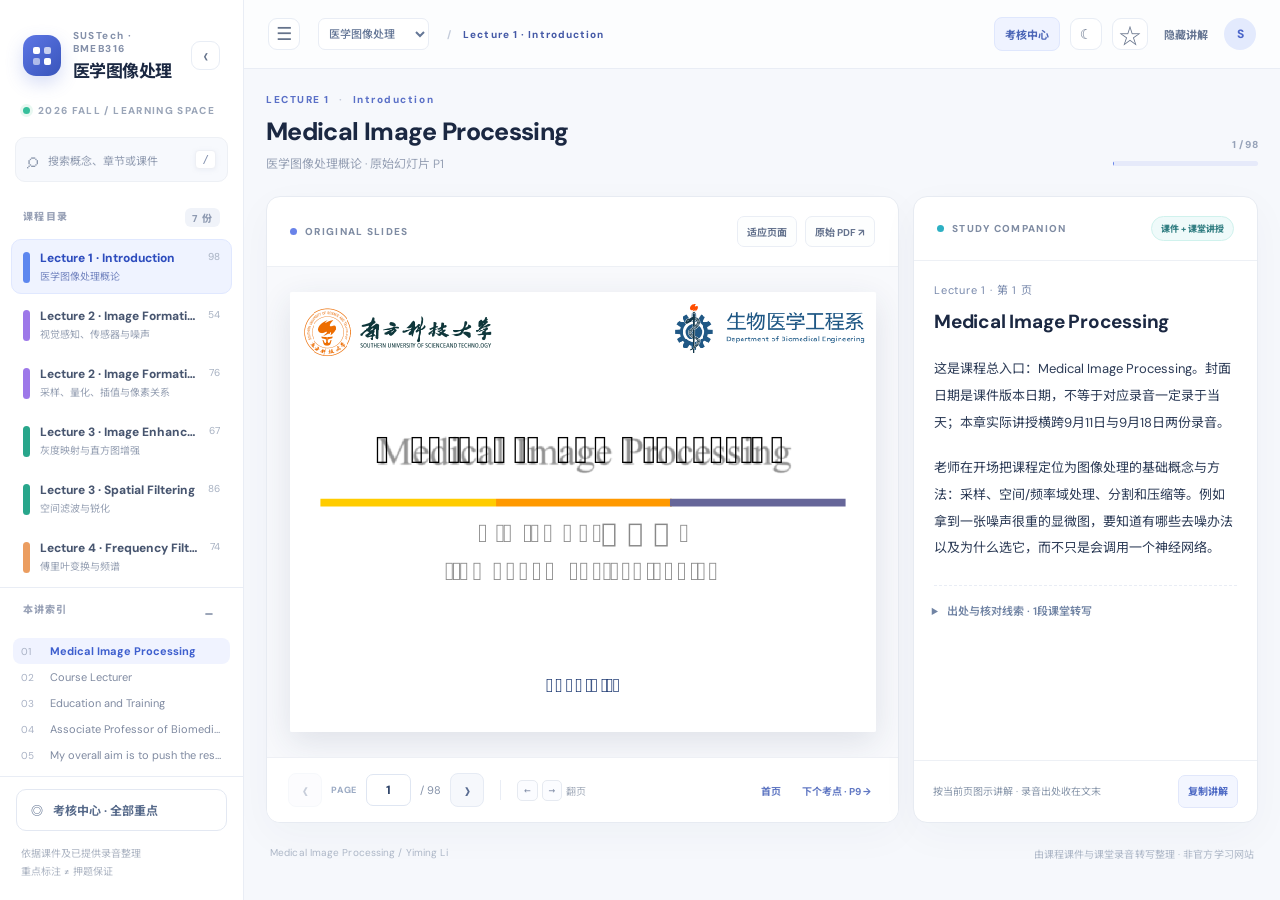
==== index.html @ a9315608 "Add AI301 course with 232 reviewed slides and 135 sourced notes" ====
<!DOCTYPE html>
<html lang="zh-CN">
<head>
  <meta charset="UTF-8">
  <meta name="viewport" content="width=device-width, initial-scale=1.0">
  <meta name="color-scheme" content="light dark">
  <meta name="theme-color" content="#f7f8fc">
  <meta name="description" content="BMEB316 医学图像处理：原始课件与课堂讲解逐页对照，考核重点有录音来源。">
  <title>BMEB316 · 逐页伴读</title>
  <link rel="icon" href="data:image/svg+xml,%3Csvg xmlns='http://www.w3.org/2000/svg' viewBox='0 0 64 64'%3E%3Crect width='64' height='64' rx='18' fill='%234b64d8'/%3E%3Cpath d='M18 20h29v6H18zm0 12h29v6H18zm0 12h19v6H18z' fill='white'/%3E%3C/svg%3E">
  <script>
    // Apply a saved dark theme before the stylesheet paints.
    try {
      const stateKey = new URLSearchParams(location.search).get("course") === "ai301" ? "ai301-state" : "bmeb316-state";
      if (JSON.parse(localStorage.getItem(stateKey) || "{}").theme === "dark") {
        document.documentElement.setAttribute("data-theme", "dark");
      }
    } catch (_) {}
  </script>
  <link rel="stylesheet" href="styles.css?v=courses-v1">
  <script defer src="assets/vendor/pdf.min.js"></script>
  <script defer src="focus-navigation.js?v=visual-v2"></script>
  <script defer src="app.js?v=courses-v1"></script>
</head>
<body>
  <div id="app">
    <aside id="library" class="library" aria-label="课程目录">
      <div class="library-head">
        <div class="brand-icon"><span class="brand-grid"><i></i><i></i><i></i><i></i></span></div>
        <div class="brand-text"><span id="brand-code" class="eyebrow">SUSTech · BMEB316</span><strong id="brand-name">医学图像处理</strong></div>
        <button id="library-collapse" class="icon-btn desktop-only" aria-label="收起左侧目录" title="收起目录（]）">‹</button>
        <button id="library-close" class="icon-btn mobile-only" aria-label="收起目录">✕</button>
      </div>
      <div class="library-meta"><span class="live-dot"></span> 2026 FALL / LEARNING SPACE</div>
      <button class="quick-search" id="search-trigger"><span class="search-icon">⌕</span><span>搜索概念、章节或课件</span><kbd>/</kbd></button>
      <div class="nav-header"><span>课程目录</span><span id="deck-counter" class="nav-count">—</span></div>
      <nav id="deck-list" class="deck-list"></nav>
      <div class="page-index-wrap">
        <div class="page-index-heading"><span>本讲索引</span><button id="index-collapse" aria-label="折叠本讲索引" class="subtle-btn">−</button></div>
        <div id="page-index" class="page-index"></div>
      </div>
      <div class="library-bottom">
        <button id="exam-guide" class="outline-action">◎ <span>考核中心 · 全部重点</span></button>
        <div class="bottom-foot">依据课件及已提供录音整理<br>重点标注 ≠ 押题保证</div>
      </div>
    </aside>

    <div class="main-shell">
      <header class="topbar">
        <div class="top-left">
          <button id="menu-trigger" class="icon-btn library-trigger" aria-label="收起左侧目录" aria-expanded="true" title="收起/展开左侧目录（]）">☰</button>
          <select id="course-select" class="course-select" aria-label="切换课程" title="切换课程，保留各课程的阅读进度与收藏"><option value="bmeb316">医学图像处理</option><option value="ai301">计算机体系结构</option></select>
          <div class="breadcrumbs"><span class="crumb-sep">/</span><span id="crumb-lecture" class="crumb-current">Lecture 1</span></div>
        </div>
        <div class="top-right">
          <span id="note-status" class="status-info">—</span>
          <button id="exam-top-trigger" class="text-action exam-top-trigger" title="查看全部考核口径、Quiz复盘和课堂重点">考核中心</button>
          <button id="theme-toggle" class="icon-btn theme-switch" aria-label="切换暗色模式" aria-pressed="false" title="切换暗色模式">☾</button>
          <button id="star-btn" class="icon-btn star-btn" aria-label="收藏当前页" title="收藏当前页">☆</button>
          <button id="toggle-panel" class="text-action" title="切换侧栏快捷键 [">隐藏讲解</button>
          <div class="avatar" aria-label="Study Mode">S</div>
        </div>
      </header>

      <main class="workspace">
        <div class="lecture-heading">
          <div class="heading-main">
            <div class="heading-small"><span id="slide-section">LECTURE 1</span><span class="tiny-sep">·</span><span id="lecture-subname">Introduction</span></div>
            <h1 id="slide-title">正在读取课件…</h1>
            <p id="slide-summary" class="slide-summary">原始幻灯片与讲授线索同步呈现。</p>
          </div>
          <div class="heading-tools"><span id="lecture-progress-label" class="progress-label">— / —</span><div class="progress-track"><div id="lecture-progress-bar" class="progress-fill"></div></div></div>
        </div>
        <div id="study-grid" class="study-grid">
          <section id="slides-panel" class="slides-panel" aria-label="原始课件">
            <div class="slides-topline">
              <span class="section-cap"><span class="cap-indicator"></span> ORIGINAL SLIDES</span>
              <div class="viewer-actions">
                <button id="fit-mode" class="mini-btn" title="自适应屏幕或宽度">适应页面</button>
                <a id="pdf-link" href="#" target="_blank" rel="noopener" class="mini-btn" title="下载原版 PDF">原始 PDF ↗</a>
              </div>
            </div>
            <div id="slide-stage" class="slide-stage" tabindex="0">
              <div id="pdf-loading" class="pdf-loading"><div class="spinner"></div><span>正在渲染课件…</span></div>
              <canvas id="pdf-canvas" role="img" aria-label="原始 PDF 幻灯片"></canvas>
              <div id="pdf-error" class="pdf-error hidden">课件无法载入。请确认网络及 PDF 文件路径。</div>
            </div>
            <div class="slide-controls">
              <button id="prev-slide" class="nav-arrow" aria-label="上一页">‹</button>
              <div class="page-control"><span class="page-label">PAGE</span><input id="page-input" type="number" min="1" value="1" aria-label="跳转到第几页"><span id="page-total" class="total-pages">/ —</span></div>
              <button id="next-slide" class="nav-arrow" aria-label="下一页">›</button>
              <div class="control-split"></div>
              <span class="shortcut-hint"><kbd>←</kbd><kbd>→</kbd> 翻页</span>
              <span class="spacer"></span>
              <button id="first-slide" class="secondary-link" title="回到本讲首页">首页</button>
              <button id="next-focus" class="secondary-link" title="从当前页向后查找考核/课堂重点，不回绕">下个考点 ↗</button>
            </div>
          </section>

          <aside id="companion-panel" class="companion-panel" aria-label="逐页讲解侧栏">
            <div class="companion-top"><span class="section-cap"><span class="cap-indicator cyan"></span> STUDY COMPANION</span><span id="source-badge" class="source-badge">课件解读</span></div>
            <div class="companion-scroll">
              <div id="guide-container" class="guide-container"></div>
            </div>
            <div class="companion-footer"><span>按当前页图示讲解 · 录音出处收在文末</span><button id="copy-note" class="small-copy">复制讲解</button></div>
          </aside>
        </div>
        <footer class="app-footer"><span id="course-footer">Medical Image Processing / Yiming Li</span><span>由课程课件与课堂录音转写整理 · 非官方学习网站</span></footer>
      </main>
    </div>

    <div id="scrim" class="scrim hidden"></div>
    <div id="search-modal" class="modal-overlay hidden" role="dialog" aria-modal="true" aria-label="全课程搜索">
      <div class="search-modal"><div class="modal-head"><span>⌕</span><input id="search-box" type="search" autocomplete="off" spellcheck="false" placeholder="搜索 Nyquist、卷积、位深、相位…"><button id="search-close" class="icon-btn" aria-label="关闭搜索">ESC</button></div><div id="search-results" class="search-results"></div><div id="search-footer" class="modal-footer">可搜索课件原文及伴读笔记 · Enter 跳转 · Esc 关闭</div></div>
    </div>
    <div id="exam-modal" class="modal-overlay hidden" role="dialog" aria-modal="true" aria-labelledby="exam-title">
      <div class="exam-modal exam-hub">
        <div class="exam-top"><div><span class="eyebrow blue">COURSE ASSESSMENT &amp; REVIEW</span><h2 id="exam-title">考核中心</h2><p id="exam-subtitle" class="exam-subtitle"></p></div><button id="exam-close" class="icon-btn" aria-label="关闭考核中心">✕</button></div>
        <div id="assessment-grid" class="assessment-grid hidden"></div>
        <div class="exam-search"><label for="exam-query">搜索全部考核信息</label><input id="exam-query" type="search" placeholder="零频、补零、不考、Quiz、展示时间…" autocomplete="off"></div>
        <div id="exam-filters" class="exam-filters" aria-label="考核信息分类"></div>
        <label class="focus-scope"><input id="focus-include-class" type="checkbox" checked>“下个考点”也包含课堂重点（不等于必考）</label>
        <p id="focus-position" class="focus-position"></p>
        <div id="exam-list" class="exam-list" aria-live="polite"></div>
        <div class="exam-hub-footer"><span id="exam-source-policy"></span><button id="exam-dismiss" class="outline-action">返回课件</button></div>
      </div>
    </div>
  </div>
</body>
</html>
---- styles.css ----
@import url('https://fonts.googleapis.com/css2?family=DM+Sans:wght@400;500;600;700;800&family=Noto+Sans+SC:wght@400;500;600;700;800&display=swap');
:root{--bg:#f6f8fc;--paper:#fff;--ink:#1b2842;--muted:#8a97ae;--line:#e9edf5;--accent:#506be0;--accent-bg:#eff3ff;--cyan:#26a6b1;--peach:#f5a273;--shadow:0 12px 40px rgba(32,50,91,.035)}
*{box-sizing:border-box}
html,body{margin:0;min-height:100%;background:var(--bg);color:var(--ink);font-family:"DM Sans","Noto Sans SC",system-ui,-apple-system,sans-serif;font-size:14px}
button,input{font:inherit}button{cursor:pointer}button:disabled{opacity:.33;cursor:not-allowed}a{color:inherit;text-decoration:none}
.hidden{display:none!important}.mobile-only{display:none}.spacer{flex:1}
#app{min-height:100vh;display:flex}
.library{width:270px;min-width:270px;height:100vh;background:#fff;border-right:1px solid var(--line);display:flex;flex-direction:column;position:sticky;top:0;z-index:25}
.library-head{display:flex;align-items:center;gap:12px;padding:29px 23px 0}
.brand-icon{width:41px;height:41px;background:linear-gradient(135deg,#5d76e5,#3955bb);border-radius:13px;display:flex;align-items:center;justify-content:center;box-shadow:0 7px 18px #536ed93b}
.brand-grid{display:grid;grid-template-columns:repeat(2,7px);grid-template-rows:repeat(2,7px);gap:4px}.brand-grid i{display:block;width:7px;height:7px;border-radius:2px;background:#fff}.brand-grid i:nth-child(2){opacity:.7}.brand-grid i:nth-child(3){opacity:.56}
.brand-text{display:flex;flex-direction:column;gap:2px}.eyebrow{font-size:10px;font-weight:800;letter-spacing:1.4px;color:#8490a9}.brand-text strong{font-size:17px;letter-spacing:-.5px}
.library-meta{margin:22px 23px 20px;color:#9aa5b8;font-size:10px;font-weight:800;letter-spacing:1.35px;display:flex;align-items:center;gap:8px}.live-dot{width:7px;height:7px;border-radius:50%;background:#36bf9b;box-shadow:0 0 0 3px #e8f8f1}
.quick-search{background:#f7f9fd;margin:0 15px;border:1px solid #edf0f5;border-radius:10px;padding:12px 11px;display:flex;align-items:center;gap:10px;text-align:left;color:#909bb0;white-space:nowrap;font-size:11px}.quick-search:hover{border-color:#bfc8eb}.quick-search kbd{margin-left:auto;color:#8290ae;background:white;box-shadow:0 1px 4px #c8d0df40;border:1px solid #eef0f5;padding:2px 6px;border-radius:4px}.search-icon{font-size:22px;line-height:13px;color:#8d99ae}
.nav-header{padding:26px 23px 12px;display:flex;justify-content:space-between;font-size:10px;color:#99a2b7;letter-spacing:1.3px;font-weight:800}.nav-count{background:#f0f3f9;border-radius:6px;padding:2px 7px;color:#8e9ab1}
.deck-list{padding:0 11px;overflow-y:auto;flex:0 1 auto;max-height:335px}.deck-button{width:100%;padding:10px 11px;border:1px solid transparent;background:transparent;border-radius:10px;display:flex;gap:10px;align-items:flex-start;text-align:left;margin-bottom:3px;color:#47556f}.deck-button:hover{background:#f7f9fd}.deck-button.active{background:#eff3ff;color:#2e4dbe;border-color:#e0e8ff}.deck-color{border-radius:5px;flex:0 0 7px;height:31px;margin-top:2px}.deck-lines{display:flex;flex-direction:column;gap:2px;min-width:0}.deck-name{font-size:12px;font-weight:800;white-space:nowrap;overflow:hidden;text-overflow:ellipsis}.deck-desc{font-size:10px;color:#96a0b3;white-space:nowrap;overflow:hidden;text-overflow:ellipsis}.deck-button.active .deck-desc{color:#7788c1}.deck-number{font-size:10px;color:#a6b0c1;margin-left:auto;flex:none}
.page-index-wrap{min-height:0;border-top:1px solid var(--line);margin-top:13px;display:flex;flex-direction:column;flex:1}.page-index-heading{padding:13px 23px;display:flex;justify-content:space-between;font-size:10px;letter-spacing:1px;color:#99a2b7;font-weight:800}.subtle-btn{border:0;background:none;color:#9ba5b8;font-size:17px}.page-index{overflow-y:auto;padding:0 13px 12px;min-height:0}.page-index.collapsed{display:none}.page-index-entry{width:100%;border:0;border-radius:8px;display:flex;gap:9px;align-items:baseline;background:transparent;text-align:left;padding:6px 8px;color:#7f8aa1}.page-index-entry:hover{background:#f7f9fd}.page-index-entry.active{color:#3e5fce;background:#f0f3ff}.page-index-entry .idx-num{color:#a8b1c4;font-size:10px;font-variant-numeric:tabular-nums;flex:0 0 20px}.page-index-entry .idx-title{white-space:nowrap;overflow:hidden;text-overflow:ellipsis;font-size:11px}.page-index-entry.active .idx-title{font-weight:700}
.library-bottom{padding:12px 16px 19px;border-top:1px solid var(--line)}.outline-action{border:1px solid #e3e8f2;background:white;color:#586b8b;border-radius:10px;padding:11px 14px;font-size:12px;font-weight:700;display:inline-flex;align-items:center;justify-content:center;gap:10px}.library-bottom .outline-action{width:100%;justify-content:flex-start}.outline-action:hover{border-color:#b8c7ff;background:#f9faff}.bottom-foot{font-size:10px;line-height:1.8;color:#acb4c2;margin-top:14px;padding-left:5px}
.main-shell{min-width:0;flex:1;display:flex;flex-direction:column}.topbar{height:69px;min-height:69px;padding:0 36px;display:flex;align-items:center;justify-content:space-between;background:rgba(255,255,255,.74);border-bottom:1px solid var(--line)}.top-left,.top-right{display:flex;align-items:center;gap:18px}.breadcrumbs{display:flex;align-items:center;gap:11px;font-size:10px;letter-spacing:1.1px;font-weight:800}.crumb-base{color:#99a3b8}.crumb-sep{color:#c3cbda}.crumb-current{color:#4459a6}.status-info{font-size:11px;color:#7f8aa0}.icon-btn{border:1px solid #e8edf5;background:#fff;border-radius:9px;min-width:32px;height:32px;display:inline-flex;align-items:center;justify-content:center;color:#65738b}.icon-btn:hover{border-color:#c0cbea;color:#4a67d9}.star-btn{font-size:22px}.star-btn.starred{color:#e8a544}.text-action{border:0;background:none;color:#677794;font-size:11px;font-weight:700}.avatar{width:32px;height:32px;border-radius:50%;display:flex;align-items:center;justify-content:center;font-weight:800;font-size:12px;background:#e3eafd;color:#4964c9}
.workspace{width:100%;max-width:1800px;margin:0 auto;padding:30px 34px 12px}.lecture-heading{display:flex;justify-content:space-between;gap:12px;align-items:flex-end;margin-bottom:24px}.heading-small{font-size:10px;color:#5a70c7;font-weight:800;letter-spacing:1.55px;display:flex;gap:9px;align-items:center}.tiny-sep{color:#c0c8d8}h1{font-size:25px;letter-spacing:-.65px;line-height:1.28;margin:10px 0 6px;font-weight:800}.slide-summary{margin:0;color:#97a1b5;font-size:12px}.heading-tools{width:145px;align-self:flex-end;text-align:right;margin-bottom:6px}.progress-label{font-size:10px;color:#96a2b8;font-weight:800;letter-spacing:.3px}.progress-track{height:5px;border-radius:10px;background:#e6eafa;margin-top:9px;overflow:hidden}.progress-fill{height:100%;width:0;background:linear-gradient(90deg,#4e70df,#819af6);border-radius:10px;transition:width .2s}
.study-grid{display:grid;grid-template-columns:minmax(0,1fr) 380px;gap:20px;align-items:stretch;min-height:620px}.study-grid.no-companion{grid-template-columns:minmax(0,1fr)}.slides-panel{min-width:0;display:flex;flex-direction:column;background:#fff;border:1px solid #e7ebf2;border-radius:14px;overflow:hidden;box-shadow:var(--shadow)}.slides-topline,.companion-top{padding:19px 23px;border-bottom:1px solid #edf0f5;display:flex;align-items:center;justify-content:space-between;min-height:62px}.section-cap{display:inline-flex;gap:8px;align-items:center;color:#7f8ca3;font-size:10px;letter-spacing:1.3px;font-weight:800}.cap-indicator{width:7px;height:7px;border-radius:50%;background:#6983e9}.cap-indicator.cyan{background:#2db0c3}.viewer-actions{display:flex;gap:8px;align-items:center}.mini-btn{display:inline-flex;align-items:center;padding:7px 9px;border:1px solid #eaeef5;background:#fdfefe;color:#65738e;border-radius:7px;font-size:10px;font-weight:700}.mini-btn:hover{color:#4664d1;background:#f5f7ff;border-color:#c7d1f2}.slide-stage{flex:1;min-height:490px;max-height:720px;background:#f8f9fc;display:flex;justify-content:center;align-items:center;padding:25px;position:relative;overflow:auto;outline:none}.slide-stage:focus-visible{box-shadow:inset 0 0 0 2px #8b9ff2}.slide-stage canvas{display:block;max-width:none;background:white;box-shadow:0 10px 33px rgba(43,55,88,.12);border-radius:2px}.pdf-loading{display:flex;flex-direction:column;align-items:center;justify-content:center;gap:16px;position:absolute;inset:0;background:#f8f9fc;color:#9aa4b7;font-size:12px;z-index:2}.spinner{width:27px;height:27px;border:3px solid #e0e7fb;border-top-color:#5972df;border-radius:50%;animation:spin .8s linear infinite}@keyframes spin{to{transform:rotate(360deg)}}.pdf-error{font-size:13px;color:#a34d56;padding:20px;text-align:center}
.slide-controls{padding:15px 21px;display:flex;align-items:center;gap:9px;border-top:1px solid #eef0f5;background:#fff}.nav-arrow{width:34px;height:34px;font-size:25px;line-height:1;background:#f6f8fc;border:1px solid #e6ebf4;border-radius:8px;color:#586b91}.nav-arrow:hover:not(:disabled){background:#eef2fe;color:#4a68d8}.page-control{display:flex;align-items:center;gap:9px;font-size:11px;color:#8491a8}.page-label{font-size:9px;font-weight:800;color:#9cabc4;letter-spacing:.8px}.page-control input{width:45px;text-align:center;border:1px solid #dfe6f2;border-radius:7px;padding:7px 2px;color:#2d4267;font-weight:800;font-size:12px;appearance:textfield;-moz-appearance:textfield}.page-control input::-webkit-inner-spin-button,.page-control input::-webkit-outer-spin-button{-webkit-appearance:none;margin:0}.total-pages{white-space:nowrap}.control-split{width:1px;height:20px;background:#e9edf5;margin:0 7px}.shortcut-hint{font-size:10px;color:#a1aab9;display:flex;align-items:center;gap:4px}.shortcut-hint kbd{border:1px solid #e6eaf1;border-radius:5px;padding:3px 6px;background:#fbfcff;color:#7f8ca6;font-size:11px}.secondary-link{font-size:10px;color:#6178c3;font-weight:700;background:none;border:0;white-space:nowrap}.secondary-link:hover{color:#3553bb}
.companion-panel{min-width:0;max-height:782px;min-height:620px;display:flex;flex-direction:column;border-radius:14px;background:#fff;border:1px solid #e7ebf2;box-shadow:var(--shadow);overflow:hidden}.source-badge{font-size:9px;font-weight:800;border:1px solid #e6eaf2;color:#8491a8;border-radius:999px;padding:5px 9px;background:#f8faff}.source-badge.verified{color:#337f83;background:#effafa;border-color:#d0f2ed}.companion-scroll{overflow:auto;flex:1;padding:23px 23px 13px;scrollbar-color:#e5e9f2 transparent}.companion-intro{padding-bottom:22px;border-bottom:1px solid #eef0f5}.companion-kicker{font-size:10px;color:#627bca;font-weight:800;letter-spacing:1px}.companion-intro h2{font-size:19px;line-height:1.38;letter-spacing:-.4px;margin:10px 0 9px}.companion-intro p{font-size:11px;color:#a2acc0;margin:0;line-height:1.7}
.guide-container{padding-top:18px}.guide-block{margin-bottom:20px}.guide-heading{font-size:10px;letter-spacing:.9px;color:#8793a9;font-weight:800;margin:0 0 10px;display:flex;align-items:center;gap:7px}.guide-heading i{font-size:12px;color:#657be2;font-style:normal}.guide-main{font-size:13px;line-height:1.95;color:#263653;font-weight:600;margin:0}.example-box{border-left:3px solid #85a8f7;background:#f5f7fe;border-radius:0 8px 8px 0;padding:13px 14px;margin-top:12px}.example-box p{font-size:12px;line-height:1.88;margin:0;color:#4e5e7d}.example-box b{font-size:10px;letter-spacing:.9px;color:#5371bd;display:block;margin-bottom:5px}.pitfall-box{font-size:11px;line-height:1.9;color:#956a46;background:#fff8f0;border-radius:8px;padding:11px 13px;margin-top:12px}.pitfall-box strong{color:#a36d3c}.keyword-row{display:flex;flex-wrap:wrap;gap:7px;padding-top:12px}.keyword{padding:5px 7px;font-size:10px;color:#667a9e;background:#f3f6fb;border-radius:6px}.page-excerpt{padding:14px 0 12px;border-top:1px dashed #e9edf4;margin-top:15px}.page-excerpt summary{cursor:pointer;font-size:11px;font-weight:700;color:#7887a0}.page-excerpt ul{padding-left:15px;margin:12px 0 0}.page-excerpt li{font-size:11px;line-height:1.75;color:#8190a6;margin:5px 0}
.evidence-container{border-top:1px solid #eef1f5;margin-top:18px;padding-top:20px}.evidence-heading{display:flex;align-items:center;justify-content:space-between;gap:12px;margin-bottom:13px}.evidence-heading h3{margin:0;font-size:12px;color:#354867}.evidence-state{background:#eaf7f5;color:#26847c;font-size:9px;border-radius:6px;padding:5px 7px;font-weight:800}.evidence-state.exam{background:#fff0e4;color:#ba6d35}.evidence-box{background:#f5f9f9;border:1px solid #e6f2f0;border-radius:10px;padding:15px}.evidence-box p{font-size:12px;line-height:1.95;color:#36565a;margin:0 0 12px;font-weight:600}.evidence-meta{border-top:1px solid #e0eeea;padding-top:10px;color:#65908d;font-size:10px;line-height:1.6;display:flex;gap:7px;align-items:center}.clock-icon{font-size:12px}.evidence-source-more{font-size:10px;color:#78919a;margin:11px 0 0}.evidence-source-more summary{cursor:pointer}.evidence-source-more p{color:#758997;font-weight:400;font-size:10px;line-height:1.8;padding-top:5px}
.teacher-context{margin-top:15px;padding-top:10px}.context-info{font-size:11px;line-height:1.85;color:#929fb2;margin:0}.concept-only{padding:12px 0;color:#95a1b5;font-size:11px;line-height:1.8}
.companion-footer{border-top:1px solid #edf0f5;min-height:62px;padding:13px 19px;display:flex;align-items:center;justify-content:space-between;gap:11px;color:#8b98aa;font-size:10px;line-height:1.5}.small-copy{white-space:nowrap;background:#f3f6ff;color:#4e6ac5;border:1px solid #e1e7fb;border-radius:7px;padding:8px 9px;font-weight:700;font-size:10px}.small-copy:hover{background:#e7edfc}
.app-footer{padding:23px 4px 4px;display:flex;justify-content:space-between;gap:12px;color:#adb7c7;font-size:10px;letter-spacing:.1px}
.modal-overlay{position:fixed;inset:0;z-index:70;background:#101d36a8;display:flex;justify-content:center;align-items:flex-start;padding:13vh 18px 24px;backdrop-filter:blur(3px)}.search-modal,.exam-modal{border-radius:17px;background:white;box-shadow:0 24px 95px #0b183766;overflow:hidden;width:min(690px,100%)}.modal-head{display:flex;align-items:center;gap:16px;padding:18px 23px;border-bottom:1px solid #edf0f4;color:#7386bc;font-size:28px}.modal-head input{flex:1;min-width:0;border:none;outline:none;color:#273a5c;font-size:17px}.modal-head input::placeholder{color:#abb6c7}.modal-head .icon-btn{font-size:9px;min-width:42px}.search-results{max-height:55vh;min-height:140px;overflow-y:auto;padding:12px}.search-result{width:100%;display:flex;gap:15px;align-items:flex-start;text-align:left;border:1px solid transparent;border-radius:9px;background:none;padding:11px 14px;color:#3a4d6d}.search-result:hover,.search-result.active{background:#f3f6ff;border-color:#e5eaff}.result-page{font-size:10px;color:#5a76bd;background:#e9efff;padding:5px 8px;border-radius:6px;white-space:nowrap}.result-title{font-size:12px;font-weight:800;display:block}.result-desc{display:block;font-size:11px;color:#9ca7bc;margin-top:4px;line-height:1.5}.modal-footer{border-top:1px solid #edf0f4;color:#a3aebd;padding:13px 23px;font-size:10px}.search-empty{padding:45px 20px;text-align:center;color:#9ea8b8;font-size:12px}
.exam-modal{width:min(600px,100%);padding:28px}.exam-top{display:flex;justify-content:space-between;align-items:flex-start}.exam-top h2{font-size:23px;margin:7px 0 23px}.eyebrow.blue{color:#536bd1}.assessment-grid{display:grid;grid-template-columns:repeat(5,minmax(0,1fr));gap:7px;margin-bottom:24px}.assessment-grid div{background:#f5f7fb;border-radius:9px;padding:14px 7px;display:flex;flex-direction:column;gap:5px;text-align:center}.assessment-grid b{font-size:19px;color:#4e64b9}.assessment-grid span{font-size:9px;color:#8794ab}.exam-insight{background:#eff4ff;border:1px solid #e2e9fe;border-radius:11px;padding:17px 18px;margin-bottom:12px}.exam-insight strong{font-size:12px;color:#3c56b6}.exam-insight p{font-size:13px;line-height:1.95;color:#425675;margin:9px 0}.exam-insight small{font-size:10px;line-height:1.6;color:#8797bb}.exam-insight.secondary{background:#fafbfd;border-color:#edf1f5}.exam-insight.secondary strong{color:#4f6182}.modal-actions{display:flex;gap:10px;margin-top:19px}.primary-action{background:#526ddd;border:1px solid #526ddd;color:white;border-radius:9px;font-size:12px;font-weight:700;padding:12px 16px}.primary-action:hover{background:#3d56c5}
.scrim{display:none}
@media (max-width:1350px){.library{width:244px;min-width:244px}.workspace{padding:24px 22px 12px}.study-grid{grid-template-columns:minmax(0,1fr) 345px;gap:14px}.companion-scroll{padding:18px}.companion-panel{max-height:750px}.slide-stage{padding:14px}.topbar{padding:0 24px}}
@media (max-width:1100px){.study-grid{grid-template-columns:minmax(0,1fr)}.companion-panel{min-height:auto;max-height:none}.companion-scroll{overflow:visible}.library{width:242px;min-width:242px}.slide-stage{max-height:700px;min-height:440px}.slide-controls{padding:14px}.workspace{padding:24px 20px}.companion-footer{min-height:55px}}
@media (max-width:750px){.mobile-only{display:inline-flex}.library{position:fixed;transform:translateX(-103%);transition:transform .23s;box-shadow:8px 0 30px #283b5840}.library.open{transform:translateX(0)}.scrim{display:block;position:fixed;inset:0;background:#0a163e73;z-index:22}.topbar{height:60px;min-height:60px;padding:0 16px}.top-left,.top-right{gap:8px}.crumb-base,.crumb-sep,.status-info,.avatar{display:none}.top-right .text-action{font-size:10px}.workspace{padding:23px 12px 10px}.lecture-heading{margin-bottom:17px;align-items:flex-start}.heading-tools{width:80px;margin-top:20px}h1{font-size:20px}.heading-small{font-size:9px}.slide-summary{font-size:11px}.study-grid{gap:12px;min-height:0}.slides-topline,.companion-top{padding:13px;min-height:52px}.slide-stage{min-height:260px;max-height:550px;padding:10px}.slide-controls{padding:12px 10px;gap:5px}.shortcut-hint,.control-split,.secondary-link#first-slide{display:none}.secondary-link{font-size:9px}.page-control{gap:4px}.page-control input{width:42px}.companion-panel{border-radius:12px}.companion-scroll{padding:18px}.app-footer{flex-wrap:wrap;line-height:1.8}.exam-modal{padding:20px}.assessment-grid{grid-template-columns:repeat(3,1fr)}.modal-overlay{padding-top:8vh}.modal-head{padding:15px}.modal-head input{font-size:13px}}
@media (prefers-reduced-motion:reduce){*,*:before,*:after{scroll-behavior:auto!important;animation:none!important;transition:none!important}}
/* Hide drawer controls on desktop; show them only when the layout becomes mobile. */
.mobile-only{display:none!important}
@media (max-width:750px){.mobile-only{display:inline-flex!important}}


/* Desktop library toggle: collapse the full navigation column without touching the right notes. */
.desktop-only{display:inline-flex}
.library-head .desktop-only{margin-left:auto;flex:0 0 29px;min-width:29px;height:29px;font-size:21px}
.library-trigger{flex:none;font-size:18px;line-height:1}
@media(min-width:751px){
  #app.library-collapsed .library{display:none}
  #app.library-collapsed .main-shell{width:100%}
}
@media(max-width:750px){
  .desktop-only{display:none!important}
  #app.library-collapsed .library{display:flex}
}

/* AMOLED/true-black theme. The original PDFs intentionally remain unchanged and white. */
:root[data-theme="dark"]{
  color-scheme:dark;
  --bg:#000000;
  --paper:#000000;
  --ink:#e8ecf5;
  --muted:#a3acc0;
  --line:#282828;
  --accent:#91a7ff;
  --accent-bg:#151b30;
  --cyan:#65cbcb;
  --peach:#f6ad7c;
  --shadow:none;
}
:root[data-theme="dark"] body,
:root[data-theme="dark"] #app,
:root[data-theme="dark"] .main-shell,
:root[data-theme="dark"] .workspace,
:root[data-theme="dark"] .library,
:root[data-theme="dark"] .topbar,
:root[data-theme="dark"] .slides-panel,
:root[data-theme="dark"] .slide-controls,
:root[data-theme="dark"] .companion-panel,
:root[data-theme="dark"] .search-modal,
:root[data-theme="dark"] .exam-modal,
:root[data-theme="dark"] .slide-stage,
:root[data-theme="dark"] .pdf-loading{background:#000000;color:var(--ink)}
:root[data-theme="dark"] .topbar{background:#000000;border-bottom-color:var(--line)}
:root[data-theme="dark"] .library{border-right-color:var(--line)}
:root[data-theme="dark"] .slides-panel,
:root[data-theme="dark"] .companion-panel{border-color:#303030;box-shadow:none}
:root[data-theme="dark"] .slides-topline,
:root[data-theme="dark"] .companion-top,
:root[data-theme="dark"] .slide-controls,
:root[data-theme="dark"] .companion-footer,
:root[data-theme="dark"] .companion-intro,
:root[data-theme="dark"] .evidence-container,
:root[data-theme="dark"] .library-bottom,
:root[data-theme="dark"] .page-index-wrap,
:root[data-theme="dark"] .page-excerpt{border-color:#282828}
:root[data-theme="dark"] .page-excerpt{border-top-color:#2b2b2b}
:root[data-theme="dark"] .app-footer,
:root[data-theme="dark"] .slide-summary,
:root[data-theme="dark"] .progress-label,
:root[data-theme="dark"] .status-info,
:root[data-theme="dark"] .bottom-foot,
:root[data-theme="dark"] .context-info,
:root[data-theme="dark"] .concept-only,
:root[data-theme="dark"] .companion-intro p,
:root[data-theme="dark"] .companion-footer,
:root[data-theme="dark"] .companion-kicker{color:#979faf}
:root[data-theme="dark"] .brand-text strong,
:root[data-theme="dark"] .companion-intro h2,
:root[data-theme="dark"] .guide-main,
:root[data-theme="dark"] .evidence-heading h3,
:root[data-theme="dark"] .exam-top h2,
:root[data-theme="dark"] .result-title{color:#edf0f9}
:root[data-theme="dark"] .section-cap,
:root[data-theme="dark"] .guide-heading,
:root[data-theme="dark"] .page-index-heading,
:root[data-theme="dark"] .nav-header,
:root[data-theme="dark"] .page-excerpt summary,
:root[data-theme="dark"] .page-excerpt li,
:root[data-theme="dark"] .result-desc,
:root[data-theme="dark"] .modal-footer{color:#a7b0c1}
:root[data-theme="dark"] .crumb-base,
:root[data-theme="dark"] .eyebrow,
:root[data-theme="dark"] .deck-desc,
:root[data-theme="dark"] .deck-number{color:#8995aa}
:root[data-theme="dark"] .crumb-current,
:root[data-theme="dark"] .heading-small,
:root[data-theme="dark"] .secondary-link{color:#a7b8ff}
:root[data-theme="dark"] .quick-search,
:root[data-theme="dark"] .nav-count,
:root[data-theme="dark"] .icon-btn,
:root[data-theme="dark"] .mini-btn,
:root[data-theme="dark"] .nav-arrow,
:root[data-theme="dark"] .outline-action,
:root[data-theme="dark"] .small-copy,
:root[data-theme="dark"] .page-control input,
:root[data-theme="dark"] .shortcut-hint kbd,
:root[data-theme="dark"] .source-badge,
:root[data-theme="dark"] .keyword{background:#101010;border-color:#303030;color:#b3bdcf}
:root[data-theme="dark"] .quick-search kbd{background:#191919;border-color:#353535;color:#a4abc0}
:root[data-theme="dark"] .deck-button,
:root[data-theme="dark"] .page-index-entry{color:#abb6cb}
:root[data-theme="dark"] .deck-button:hover,
:root[data-theme="dark"] .page-index-entry:hover{background:#121212}
:root[data-theme="dark"] .deck-button.active,
:root[data-theme="dark"] .page-index-entry.active{background:#151c32;color:#afc0ff;border-color:#29375c}
:root[data-theme="dark"] .deck-button.active .deck-desc,
:root[data-theme="dark"] .page-index-entry .idx-num{color:#9aa9c4}
:root[data-theme="dark"] .mini-btn:hover,
:root[data-theme="dark"] .icon-btn:hover,
:root[data-theme="dark"] .outline-action:hover,
:root[data-theme="dark"] .nav-arrow:hover:not(:disabled){background:#17213a;border-color:#536caa;color:#baccff}
:root[data-theme="dark"] .text-action{color:#a9b8d0}
:root[data-theme="dark"] .avatar{background:#18213d;color:#b0c0ff}
:root[data-theme="dark"] .progress-track{background:#292929}
:root[data-theme="dark"] .progress-fill{background:linear-gradient(90deg,#607ae9,#9ab0fa)}
:root[data-theme="dark"] .page-label,
:root[data-theme="dark"] .total-pages{color:#a5aec1}
:root[data-theme="dark"] .control-split{background:#343434}
:root[data-theme="dark"] .slide-stage{border:0}
:root[data-theme="dark"] .slide-stage canvas{background:#fff;box-shadow:0 6px 30px rgba(0,0,0,.75)}
:root[data-theme="dark"] .spinner{border-color:#2f3450;border-top-color:#a0b2ff}
:root[data-theme="dark"] .example-box{background:#0e172c;border-left-color:#6d8af5}
:root[data-theme="dark"] .example-box b{color:#aac0ff}
:root[data-theme="dark"] .example-box p{color:#c8d5f4}
:root[data-theme="dark"] .pitfall-box{background:#20170d;color:#dec29e}
:root[data-theme="dark"] .pitfall-box strong{color:#efbb82}
:root[data-theme="dark"] .evidence-box{background:#091b19;border-color:#21423d}
:root[data-theme="dark"] .evidence-box p{color:#c8e7e0}
:root[data-theme="dark"] .evidence-meta{border-top-color:#25463e;color:#94c6ba}
:root[data-theme="dark"] .evidence-state{background:#17312d;color:#93ded1}
:root[data-theme="dark"] .evidence-state.exam{background:#2a1c0d;color:#efbb7a}
:root[data-theme="dark"] .source-badge.verified{background:#10211f;color:#9cd9ce;border-color:#28453d}
:root[data-theme="dark"] .evidence-source-more,
:root[data-theme="dark"] .evidence-source-more p{color:#8fb5ad}
:root[data-theme="dark"] .modal-overlay{background:#000c}
:root[data-theme="dark"] .modal-head,
:root[data-theme="dark"] .modal-footer{border-color:#282828}
:root[data-theme="dark"] .modal-head input{background:#000;color:#eef1f9}
:root[data-theme="dark"] .modal-head input::placeholder{color:#7b869a}
:root[data-theme="dark"] .search-result{color:#c8d2e6}
:root[data-theme="dark"] .search-result:hover,
:root[data-theme="dark"] .search-result.active{background:#131a2a;border-color:#263753}
:root[data-theme="dark"] .result-page{background:#202a49;color:#b5c5ff}
:root[data-theme="dark"] .assessment-grid div{background:#141414}
:root[data-theme="dark"] .assessment-grid b,
:root[data-theme="dark"] .exam-insight strong{color:#aec1ff}
:root[data-theme="dark"] .assessment-grid span{color:#a1aabd}
:root[data-theme="dark"] .exam-insight,
:root[data-theme="dark"] .exam-insight.secondary{background:#0e1424;border-color:#29324e}
:root[data-theme="dark"] .exam-insight.secondary{background:#101010;border-color:#292929}
:root[data-theme="dark"] .exam-insight p,
:root[data-theme="dark"] .exam-insight small{color:#b6c2d6}
:root[data-theme="dark"] .exam-insight.secondary strong{color:#bac7dd}
:root[data-theme="dark"] .primary-action{background:#5368c7;border-color:#5368c7;color:#fff}
:root[data-theme="dark"] .primary-action:hover{background:#6c83e4}
:root[data-theme="dark"] .scrim{background:#000a}
:root[data-theme="dark"] *{scrollbar-color:#363636 #000}
:root[data-theme="dark"] *:focus-visible{outline-color:#90a7ff}

/* v2: one continuous explanation, not a stack of unrelated cards. */
.guide-container{padding-top:0}
.page-explanation{background:transparent;color:var(--ink);padding:0 0 8px}
.explanation-page{font-size:11px;letter-spacing:.8px;color:#7889ac;margin:0 0 10px}
.page-explanation h2{font-size:19px;line-height:1.55;margin:0 0 20px;letter-spacing:-.2px;color:var(--ink)}
.page-explanation>p{font-size:14px;line-height:2.05;font-weight:400;margin:0 0 19px;overflow-wrap:anywhere;color:#2d3c57}
.inline-sources{margin-top:23px;padding-top:15px;border-top:1px dashed var(--line);font-size:11px;line-height:1.9;color:#73839d}
.inline-sources>summary{cursor:pointer;list-style-position:outside;margin-left:13px;font-weight:600;color:#7184a4}
.source-caption{font-size:10px;line-height:1.8;margin:12px 0;color:#919cac}
.source-line{padding:10px 0;border-bottom:1px solid var(--line)}
.source-line:last-child{border:0}
.source-line strong{display:block;font-weight:600;font-size:11px;color:#536d86;line-height:1.8}
.source-filename{display:block;font-size:10px;color:#99a4b5;overflow-wrap:anywhere}
.source-line p{margin:8px 0 0;font-size:11px;font-weight:400;line-height:1.95;color:#8591a4}
.inline-sources a{color:#5576bf;text-decoration:underline;text-underline-offset:3px}
.companion-footer{color:#8896aa}
.top-left{min-width:0}.breadcrumbs{min-width:0}.crumb-current{white-space:nowrap;overflow:hidden;text-overflow:ellipsis}
.course-select{flex:none;max-width:150px;font:inherit;font-size:11px;font-weight:500;color:#657797;background:var(--paper);border:1px solid var(--line);border-radius:7px;padding:7px 6px;cursor:pointer}
.course-select:focus-visible{outline:2px solid var(--accent);outline-offset:2px}
:root[data-theme="dark"] .course-select{color:#b4c1d9;background:#090909;border-color:#323232}
@media(max-width:750px){.course-select{font-size:10px;max-width:116px;padding:6px 3px}.top-left{gap:8px}}
.top-right{flex-shrink:0;gap:12px}
.exam-top-trigger{background:#eff3ff;border:1px solid #dfe7fd;border-radius:8px;padding:8px 10px;white-space:nowrap;color:#4c66b7}
#exam-modal{padding-top:5vh;padding-bottom:5vh;align-items:center}
.exam-hub{width:min(880px,100%);max-height:90vh;max-height:90dvh;display:flex;flex-direction:column;padding:25px 28px;overflow:hidden}
.exam-hub .exam-top{gap:14px;flex:none}
.exam-hub .exam-top h2{font-size:23px;margin:6px 0 6px}
.exam-subtitle{font-size:11px;color:#8a98b0;line-height:1.8;margin:0 0 16px}
.exam-hub .assessment-grid{margin-bottom:13px;gap:8px;flex:none}
.exam-hub .assessment-grid div{padding:10px}
.exam-hub .assessment-grid b{font-size:19px}
.exam-search{display:flex;align-items:center;gap:13px;margin:0 0 12px;flex:none}
.exam-search label{font-size:11px;font-weight:600;color:#8492aa;white-space:nowrap}
.exam-search input{width:100%;min-width:0;border:1px solid #e0e6f0;background:#fff;color:#344867;border-radius:8px;padding:10px 11px;font-size:12px;outline:none}
.exam-search input:focus{border-color:#8197e9;box-shadow:0 0 0 2px #edf1ff}
.exam-search input::placeholder{color:#a5aebe}
.exam-filters{display:flex;flex-wrap:wrap;gap:7px;margin-bottom:13px;flex:none}
.exam-filter{padding:7px 10px;border:1px solid #e1e6f0;background:#fafbfe;color:#697992;font-size:11px;border-radius:8px;white-space:nowrap}
.exam-filter span{font-size:10px;opacity:.7;margin-left:3px}
.exam-filter.selected{background:#edf2ff;border-color:#bdcdfc;color:#3d5cc2;font-weight:600}
.focus-scope{display:flex;align-items:flex-start;gap:7px;line-height:1.7;font-size:11px;color:#7687a1;cursor:pointer;flex:none}
.focus-scope input{accent-color:#536fe1;margin-top:3px}
.focus-position{font-size:10px;line-height:1.8;color:#96a1b4;margin:6px 0 13px;flex:none}
.exam-list{flex:1;min-height:0;overflow:auto;border-top:1px solid var(--line);padding:0 12px 0 0;overscroll-behavior:contain;scrollbar-color:#d3dcea transparent}
.exam-item{padding:21px 0;border-bottom:1px solid var(--line)}
.exam-item:last-child{border-bottom:0}
.exam-item-heading{display:flex;align-items:baseline;gap:10px;flex-wrap:wrap}
.exam-item h3{font-size:15px;line-height:1.65;margin:0;font-weight:600;color:var(--ink)}
.exam-category{display:inline-flex;padding:3px 7px;font-size:10px;line-height:1.6;font-weight:600;border-radius:5px;background:#eef2f8;color:#6b7b92;white-space:nowrap}
.category-explicit{background:#fff0e4;color:#b06f32}.category-quiz{background:#f0ecff;color:#7861b8}.category-class{background:#eaf6f5;color:#478d89}
.exam-status{display:inline-block;font-size:10px;color:#a18260;margin-top:8px}
.exam-item>p{font-size:13px;line-height:1.95;margin:10px 0 12px;color:#425370}
.exam-anchors{display:flex;gap:8px;flex-wrap:wrap}
.exam-anchor{padding:6px 9px;border:1px solid #e0e6f3;border-radius:7px;background:#f7f9ff;color:#536eaf;font-size:10px}
.exam-anchor:hover{background:#eaf0ff;border-color:#b5c6f7}
.exam-item .inline-sources{border-top:0;padding-top:0;margin-top:12px}
.exam-empty{font-size:13px;text-align:center;padding:35px 0;color:#8e9ab0}
.exam-hub-footer{display:flex;align-items:center;gap:16px;border-top:1px solid var(--line);padding:13px 0 0;flex:none}
.exam-hub-footer>span{font-size:10px;color:#95a1b3;line-height:1.75;flex:1}
.exam-hub-footer button{flex:none}
:root[data-theme="dark"] .page-explanation>p{color:#d5dbe6}
:root[data-theme="dark"] .explanation-page{color:#91a0bb}
:root[data-theme="dark"] .inline-sources{border-color:#303030;color:#8996a9}
:root[data-theme="dark"] .inline-sources>summary{color:#9baecb}
:root[data-theme="dark"] .source-line strong{color:#a2b9c9}
:root[data-theme="dark"] .source-line p{color:#909dac}
:root[data-theme="dark"] .source-filename,:root[data-theme="dark"] .source-caption{color:#7f8b9d}
:root[data-theme="dark"] .inline-sources a{color:#9cbbff}
:root[data-theme="dark"] .exam-top-trigger{background:#111a30;border-color:#293c5b;color:#b0c5ff}
:root[data-theme="dark"] .exam-search input{background:#090909;border-color:#323232;color:#dee4f0}
:root[data-theme="dark"] .exam-search input:focus{box-shadow:0 0 0 2px #182239;border-color:#657ba9}
:root[data-theme="dark"] .exam-filter{background:#111;border-color:#333;color:#9eabc0}
:root[data-theme="dark"] .exam-filter.selected{background:#18223a;border-color:#435b8c;color:#bfd0ff}
:root[data-theme="dark"] .focus-scope,:root[data-theme="dark"] .exam-subtitle{color:#9cabc0}
:root[data-theme="dark"] .focus-position,:root[data-theme="dark"] .exam-hub-footer>span{color:#909eb1}
:root[data-theme="dark"] .exam-item>p{color:#c6cfde}
:root[data-theme="dark"] .exam-category{background:#222;color:#b4bdcc}
:root[data-theme="dark"] .category-explicit{background:#2b1b0b;color:#efb46e}
:root[data-theme="dark"] .category-quiz{background:#241b36;color:#c5aced}
:root[data-theme="dark"] .category-class{background:#102b27;color:#90cec5}
:root[data-theme="dark"] .exam-status{color:#c5a77f}
:root[data-theme="dark"] .exam-anchor{background:#111b30;border-color:#2a3b60;color:#a9c4ff}
:root[data-theme="dark"] .exam-anchor:hover{background:#203250}
@media(max-width:1350px){.top-right .status-info{display:none}.top-right{gap:10px}.top-left{flex:1;margin-right:12px}.companion-scroll{padding:20px}.page-explanation>p{font-size:13px}}
@media(max-width:750px){.top-right{gap:7px}.top-left{margin-right:8px}.breadcrumbs{display:none}.exam-top-trigger{padding:7px 8px;font-size:10px}.exam-hub{padding:17px 16px;max-height:94vh;max-height:94dvh}.exam-hub .assessment-grid{grid-template-columns:repeat(5,minmax(0,1fr));gap:4px}.exam-hub .assessment-grid div{padding:7px 2px}.exam-hub .assessment-grid b{font-size:16px}.exam-hub .assessment-grid span{font-size:8px}.exam-search{gap:0}.exam-search label{display:none}.exam-filters{gap:5px;margin-bottom:10px}.exam-filter{padding:5px 7px;font-size:10px}.exam-subtitle{font-size:10px;margin-bottom:10px}.exam-item-heading{gap:6px}.exam-item h3{font-size:14px}.exam-hub-footer{gap:8px}.exam-hub-footer>span{font-size:9px}.exam-hub-footer button{padding:9px;font-size:10px}.companion-scroll{padding:18px}.page-explanation>p{font-size:14px}.page-explanation h2{font-size:18px}#next-focus{max-width:140px;white-space:normal;line-height:1.7;text-align:right}.focus-position{margin-bottom:8px}}
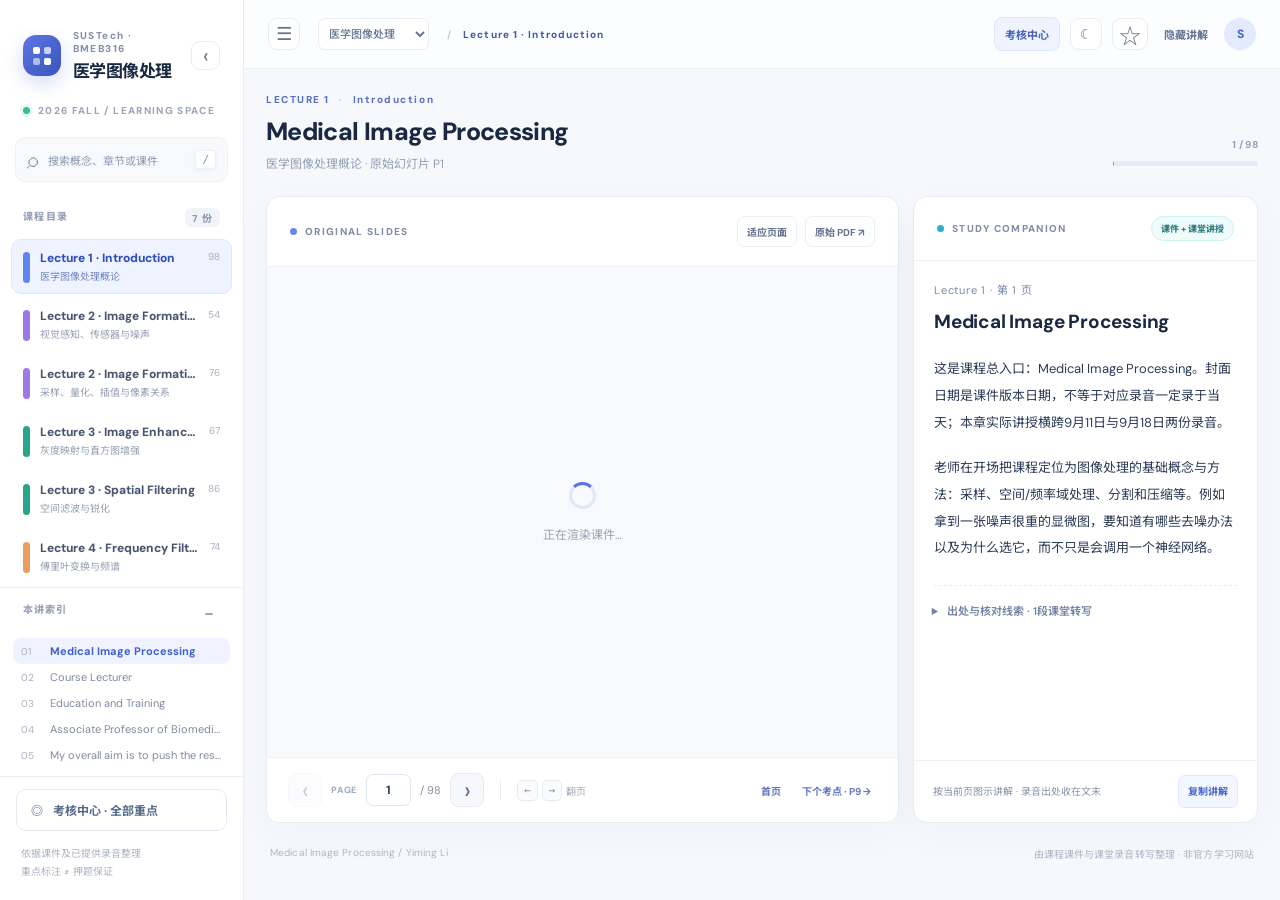
==== commit 5077d424: "Add Lecture 6 and November 9 classroom explanations" ====
--- a/index.html
+++ b/index.html
@@ -20,7 +20,7 @@
   <link rel="stylesheet" href="styles.css?v=courses-v1">
   <script defer src="assets/vendor/pdf.min.js"></script>
   <script defer src="focus-navigation.js?v=visual-v2"></script>
-  <script defer src="app.js?v=courses-v1"></script>
+  <script defer src="app.js?v=ai301-20261109"></script>
 </head>
 <body>
   <div id="app">
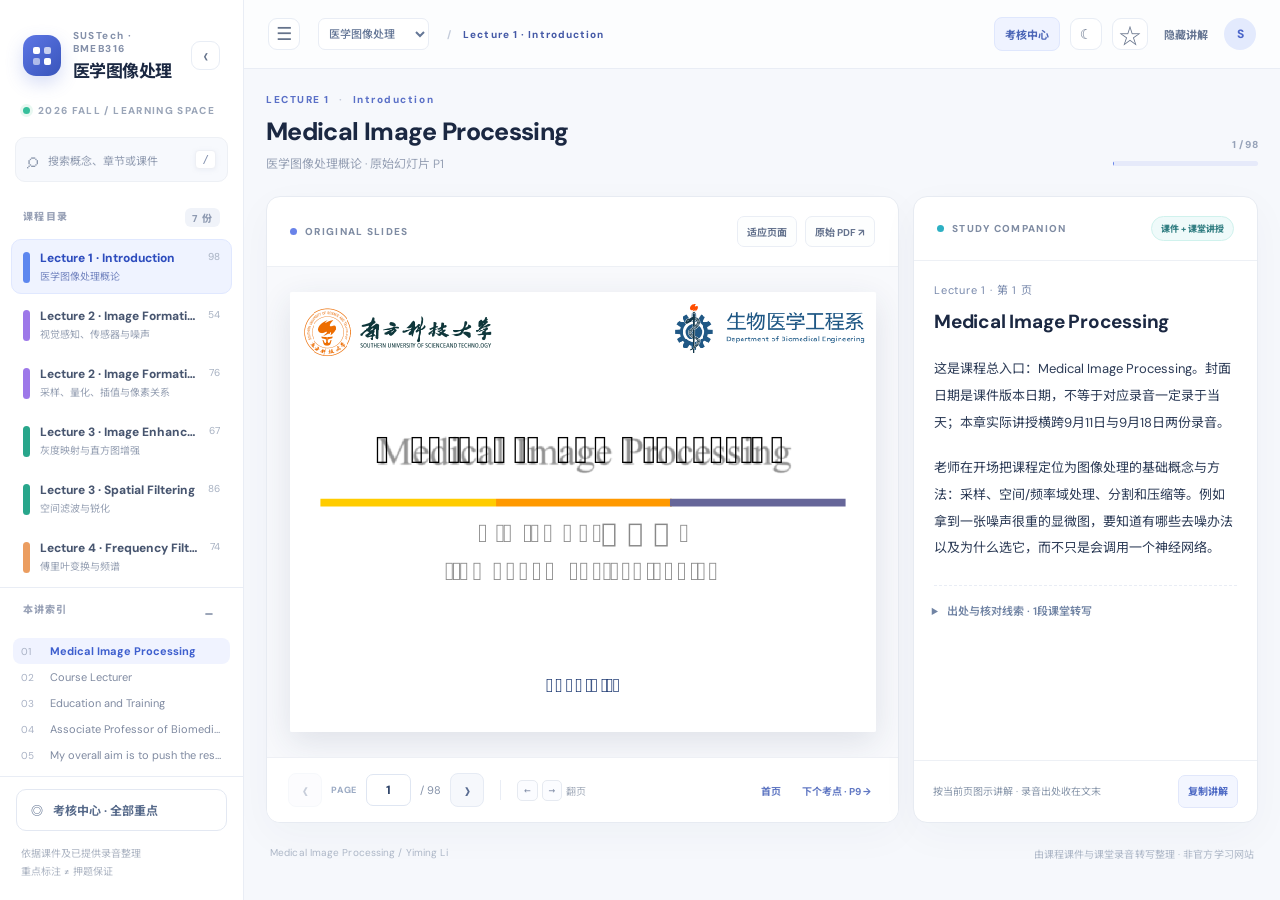
==== commit 6bfa184a: "Add HUM053 philosophy exam study companion Add 438 reviewed slides, 369 recording-backed page explan" ====
--- a/index.html
+++ b/index.html
@@ -11,16 +11,17 @@
   <script>
     // Apply a saved dark theme before the stylesheet paints.
     try {
-      const stateKey = new URLSearchParams(location.search).get("course") === "ai301" ? "ai301-state" : "bmeb316-state";
+      const requestedCourse = new URLSearchParams(location.search).get("course");
+      const stateKey = (["ai301", "hum053"].includes(requestedCourse) ? requestedCourse : "bmeb316") + "-state";
       if (JSON.parse(localStorage.getItem(stateKey) || "{}").theme === "dark") {
         document.documentElement.setAttribute("data-theme", "dark");
       }
     } catch (_) {}
   </script>
-  <link rel="stylesheet" href="styles.css?v=courses-v1">
+  <link rel="stylesheet" href="styles.css?v=hum053-20261114">
   <script defer src="assets/vendor/pdf.min.js"></script>
   <script defer src="focus-navigation.js?v=visual-v2"></script>
-  <script defer src="app.js?v=ai301-20261109"></script>
+  <script defer src="app.js?v=hum053-20261114"></script>
 </head>
 <body>
   <div id="app">
@@ -49,7 +50,7 @@
       <header class="topbar">
         <div class="top-left">
           <button id="menu-trigger" class="icon-btn library-trigger" aria-label="收起左侧目录" aria-expanded="true" title="收起/展开左侧目录（]）">☰</button>
-          <select id="course-select" class="course-select" aria-label="切换课程" title="切换课程，保留各课程的阅读进度与收藏"><option value="bmeb316">医学图像处理</option><option value="ai301">计算机体系结构</option></select>
+          <select id="course-select" class="course-select" aria-label="切换课程" title="切换课程，保留各课程的阅读进度与收藏"><option value="bmeb316">医学图像处理</option><option value="ai301">计算机体系结构</option><option value="hum053">中国哲学导论</option></select>
           <div class="breadcrumbs"><span class="crumb-sep">/</span><span id="crumb-lecture" class="crumb-current">Lecture 1</span></div>
         </div>
         <div class="top-right">
--- a/styles.css
+++ b/styles.css
@@ -245,8 +245,9 @@
 .exam-item h3{font-size:15px;line-height:1.65;margin:0;font-weight:600;color:var(--ink)}
 .exam-category{display:inline-flex;padding:3px 7px;font-size:10px;line-height:1.6;font-weight:600;border-radius:5px;background:#eef2f8;color:#6b7b92;white-space:nowrap}
 .category-explicit{background:#fff0e4;color:#b06f32}.category-quiz{background:#f0ecff;color:#7861b8}.category-class{background:#eaf6f5;color:#478d89}
+.category-practice{background:#f0ecff;color:#7861b8}.category-comparison{background:#eaf0ff;color:#5367ab}.category-strategy{background:#fff5dc;color:#8b7435}
 .exam-status{display:inline-block;font-size:10px;color:#a18260;margin-top:8px}
-.exam-item>p{font-size:13px;line-height:1.95;margin:10px 0 12px;color:#425370}
+.exam-item>p{font-size:13px;line-height:1.95;margin:10px 0 12px;color:#425370;white-space:pre-line}
 .exam-anchors{display:flex;gap:8px;flex-wrap:wrap}
 .exam-anchor{padding:6px 9px;border:1px solid #e0e6f3;border-radius:7px;background:#f7f9ff;color:#536eaf;font-size:10px}
 .exam-anchor:hover{background:#eaf0ff;border-color:#b5c6f7}
@@ -275,6 +276,9 @@
 :root[data-theme="dark"] .category-explicit{background:#2b1b0b;color:#efb46e}
 :root[data-theme="dark"] .category-quiz{background:#241b36;color:#c5aced}
 :root[data-theme="dark"] .category-class{background:#102b27;color:#90cec5}
+:root[data-theme="dark"] .category-practice{background:#241b36;color:#c5aced}
+:root[data-theme="dark"] .category-comparison{background:#17213a;color:#aebfee}
+:root[data-theme="dark"] .category-strategy{background:#2b2612;color:#d8c780}
 :root[data-theme="dark"] .exam-status{color:#c5a77f}
 :root[data-theme="dark"] .exam-anchor{background:#111b30;border-color:#2a3b60;color:#a9c4ff}
 :root[data-theme="dark"] .exam-anchor:hover{background:#203250}
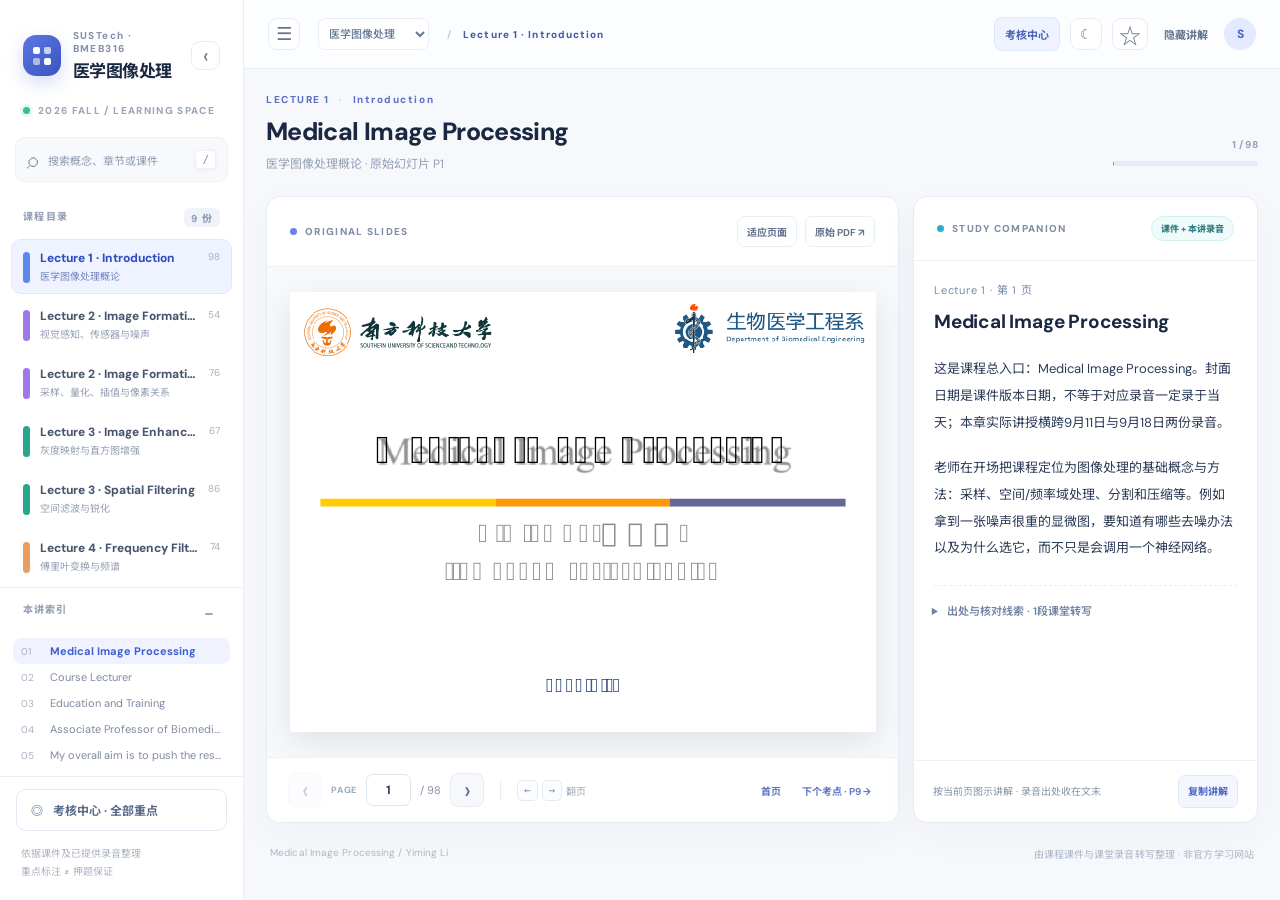
==== commit a758ea23: "Import BMEB316 restoration and color lessons with recording-aligned notes and exam scope" ====
--- a/index.html
+++ b/index.html
@@ -21,7 +21,7 @@
   <link rel="stylesheet" href="styles.css?v=hum053-20261114">
   <script defer src="assets/vendor/pdf.min.js"></script>
   <script defer src="focus-navigation.js?v=visual-v2"></script>
-  <script defer src="app.js?v=hum053-20261114"></script>
+  <script defer src="app.js?v=bmeb316-20261115"></script>
 </head>
 <body>
   <div id="app">
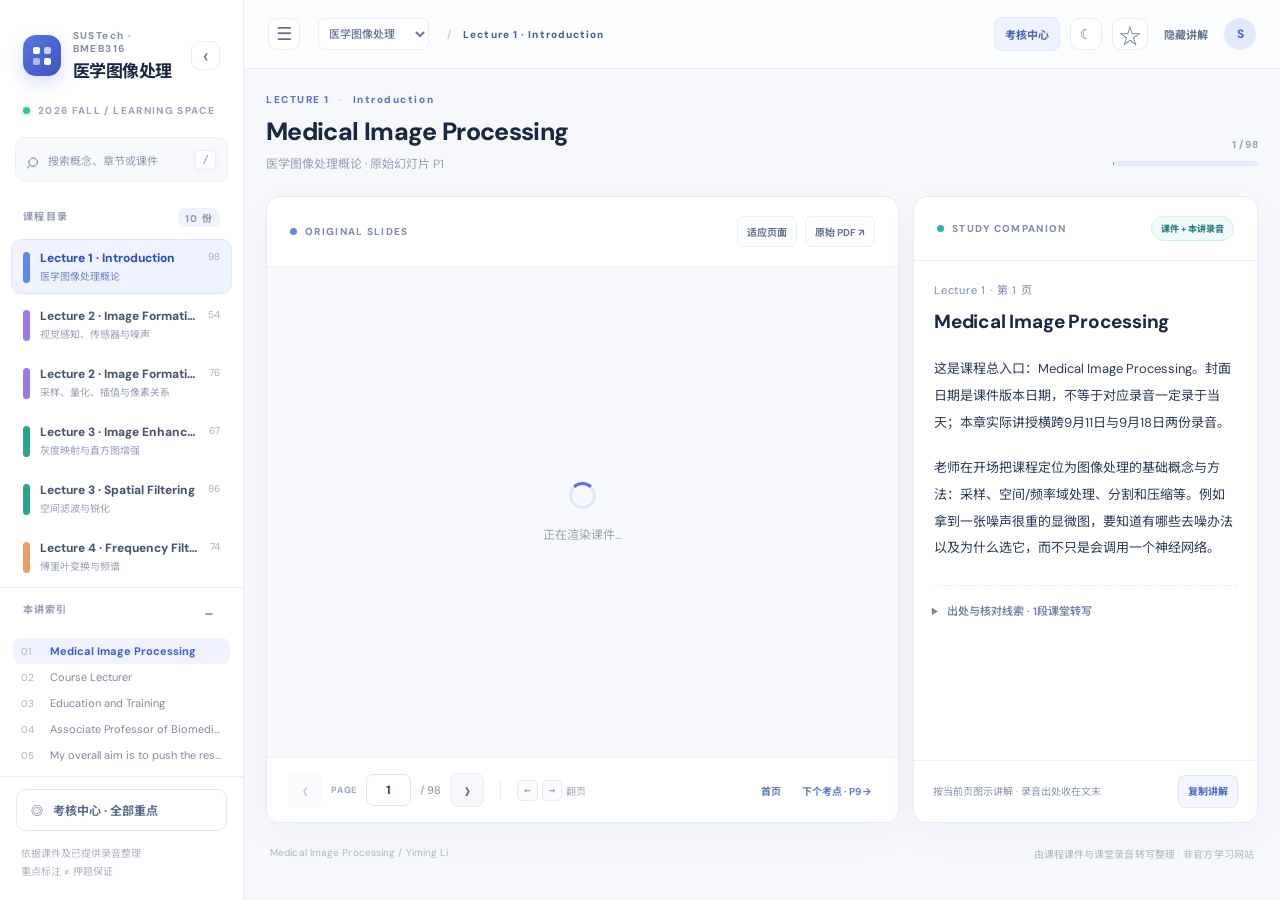
==== commit dbd70e8a: "Add November 20 color and morphology lessons" ====
--- a/index.html
+++ b/index.html
@@ -18,10 +18,11 @@
       }
     } catch (_) {}
   </script>
-  <link rel="stylesheet" href="styles.css?v=hum053-20261114">
+  <link rel="stylesheet" href="styles.css?v=20261120">
+  <link rel="stylesheet" href="https://fonts.googleapis.com/css2?family=DM+Sans:wght@400;500;600;700;800&amp;family=Noto+Sans+SC:wght@400;500;600;700;800&amp;display=swap" media="print" onload="this.media='all'">
   <script defer src="assets/vendor/pdf.min.js"></script>
-  <script defer src="focus-navigation.js?v=visual-v2"></script>
-  <script defer src="app.js?v=bmeb316-20261115"></script>
+  <script defer src="focus-navigation.js?v=20261120"></script>
+  <script defer src="app.js?v=20261120"></script>
 </head>
 <body>
   <div id="app">
@@ -111,19 +112,33 @@
     </div>
 
     <div id="scrim" class="scrim hidden"></div>
-    <div id="search-modal" class="modal-overlay hidden" role="dialog" aria-modal="true" aria-label="全课程搜索">
+    <div id="search-modal" class="modal-overlay hidden" role="dialog" aria-modal="true" aria-label="全课程搜索" tabindex="-1">
       <div class="search-modal"><div class="modal-head"><span>⌕</span><input id="search-box" type="search" autocomplete="off" spellcheck="false" placeholder="搜索 Nyquist、卷积、位深、相位…"><button id="search-close" class="icon-btn" aria-label="关闭搜索">ESC</button></div><div id="search-results" class="search-results"></div><div id="search-footer" class="modal-footer">可搜索课件原文及伴读笔记 · Enter 跳转 · Esc 关闭</div></div>
     </div>
-    <div id="exam-modal" class="modal-overlay hidden" role="dialog" aria-modal="true" aria-labelledby="exam-title">
+    <div id="exam-modal" class="modal-overlay hidden" role="dialog" aria-modal="true" aria-labelledby="exam-title" tabindex="-1">
       <div class="exam-modal exam-hub">
-        <div class="exam-top"><div><span class="eyebrow blue">COURSE ASSESSMENT &amp; REVIEW</span><h2 id="exam-title">考核中心</h2><p id="exam-subtitle" class="exam-subtitle"></p></div><button id="exam-close" class="icon-btn" aria-label="关闭考核中心">✕</button></div>
-        <div id="assessment-grid" class="assessment-grid hidden"></div>
-        <div class="exam-search"><label for="exam-query">搜索全部考核信息</label><input id="exam-query" type="search" placeholder="零频、补零、不考、Quiz、展示时间…" autocomplete="off"></div>
-        <div id="exam-filters" class="exam-filters" aria-label="考核信息分类"></div>
-        <label class="focus-scope"><input id="focus-include-class" type="checkbox" checked>“下个考点”也包含课堂重点（不等于必考）</label>
-        <p id="focus-position" class="focus-position"></p>
-        <div id="exam-list" class="exam-list" aria-live="polite"></div>
-        <div class="exam-hub-footer"><span id="exam-source-policy"></span><button id="exam-dismiss" class="outline-action">返回课件</button></div>
+        <div class="exam-toolbar">
+          <div class="exam-top">
+            <h2 id="exam-title">考核中心</h2>
+            <div class="exam-search"><label class="sr-only" for="exam-query">搜索考核中心</label><input id="exam-query" type="search" placeholder="零频、补零、不考、Quiz、展示时间…" autocomplete="off"></div>
+            <button id="exam-close" class="icon-btn" aria-label="关闭考核中心" title="关闭（Esc）">✕</button>
+          </div>
+          <div id="exam-filters" class="exam-filters" aria-label="考核信息分类"></div>
+        </div>
+        <div id="exam-content" class="exam-content" tabindex="0" aria-label="考核条目与说明">
+          <details class="exam-options">
+            <summary>导航设置</summary>
+            <label class="focus-scope"><input id="focus-include-class" type="checkbox" checked>“下个考点”也包含老师强调、课堂提问及一般整理（非必考）</label>
+            <p id="focus-position" class="focus-position"></p>
+          </details>
+          <div id="exam-list" class="exam-list" aria-live="polite"></div>
+          <details class="exam-info">
+            <summary>说明与来源</summary>
+            <p id="exam-subtitle" class="exam-subtitle"></p>
+            <div id="assessment-grid" class="assessment-grid hidden"></div>
+            <p id="exam-source-policy" class="exam-source-policy"></p>
+          </details>
+        </div>
       </div>
     </div>
   </div>
--- a/styles.css
+++ b/styles.css
@@ -1,9 +1,9 @@
-@import url('https://fonts.googleapis.com/css2?family=DM+Sans:wght@400;500;600;700;800&family=Noto+Sans+SC:wght@400;500;600;700;800&display=swap');
 :root{--bg:#f6f8fc;--paper:#fff;--ink:#1b2842;--muted:#8a97ae;--line:#e9edf5;--accent:#506be0;--accent-bg:#eff3ff;--cyan:#26a6b1;--peach:#f5a273;--shadow:0 12px 40px rgba(32,50,91,.035)}
 *{box-sizing:border-box}
 html,body{margin:0;min-height:100%;background:var(--bg);color:var(--ink);font-family:"DM Sans","Noto Sans SC",system-ui,-apple-system,sans-serif;font-size:14px}
 button,input{font:inherit}button{cursor:pointer}button:disabled{opacity:.33;cursor:not-allowed}a{color:inherit;text-decoration:none}
 .hidden{display:none!important}.mobile-only{display:none}.spacer{flex:1}
+.sr-only{position:absolute;width:1px;height:1px;padding:0;margin:-1px;overflow:hidden;clip:rect(0,0,0,0);white-space:nowrap;border:0}
 #app{min-height:100vh;display:flex}
 .library{width:270px;min-width:270px;height:100vh;background:#fff;border-right:1px solid var(--line);display:flex;flex-direction:column;position:sticky;top:0;z-index:25}
 .library-head{display:flex;align-items:center;gap:12px;padding:29px 23px 0}
@@ -218,44 +218,49 @@
 @media(max-width:750px){.course-select{font-size:10px;max-width:116px;padding:6px 3px}.top-left{gap:8px}}
 .top-right{flex-shrink:0;gap:12px}
 .exam-top-trigger{background:#eff3ff;border:1px solid #dfe7fd;border-radius:8px;padding:8px 10px;white-space:nowrap;color:#4c66b7}
-#exam-modal{padding-top:5vh;padding-bottom:5vh;align-items:center}
-.exam-hub{width:min(880px,100%);max-height:90vh;max-height:90dvh;display:flex;flex-direction:column;padding:25px 28px;overflow:hidden}
-.exam-hub .exam-top{gap:14px;flex:none}
-.exam-hub .exam-top h2{font-size:23px;margin:6px 0 6px}
-.exam-subtitle{font-size:11px;color:#8a98b0;line-height:1.8;margin:0 0 16px}
-.exam-hub .assessment-grid{margin-bottom:13px;gap:8px;flex:none}
-.exam-hub .assessment-grid div{padding:10px}
-.exam-hub .assessment-grid b{font-size:19px}
-.exam-search{display:flex;align-items:center;gap:13px;margin:0 0 12px;flex:none}
-.exam-search label{font-size:11px;font-weight:600;color:#8492aa;white-space:nowrap}
-.exam-search input{width:100%;min-width:0;border:1px solid #e0e6f0;background:#fff;color:#344867;border-radius:8px;padding:10px 11px;font-size:12px;outline:none}
+#exam-modal{padding:3vh 18px;align-items:center}
+.exam-hub{width:min(960px,100%);height:94vh;height:94dvh;max-height:100%;display:flex;flex-direction:column;padding:0;overflow:hidden}
+.exam-toolbar{flex:none;min-width:0;padding:14px 22px 8px;border-bottom:1px solid var(--line)}
+.exam-hub .exam-top{display:grid;grid-template-columns:auto minmax(0,1fr) 34px;gap:18px;align-items:center}
+.exam-hub .exam-top h2{font-size:20px;line-height:1.4;margin:0;white-space:nowrap}
+.exam-search{min-width:0;margin:0}
+.exam-search input{width:100%;min-width:0;min-height:38px;border:1px solid #e0e6f0;background:#fff;color:#344867;border-radius:8px;padding:9px 11px;font-size:13px;outline:none}
 .exam-search input:focus{border-color:#8197e9;box-shadow:0 0 0 2px #edf1ff}
 .exam-search input::placeholder{color:#a5aebe}
-.exam-filters{display:flex;flex-wrap:wrap;gap:7px;margin-bottom:13px;flex:none}
-.exam-filter{padding:7px 10px;border:1px solid #e1e6f0;background:#fafbfe;color:#697992;font-size:11px;border-radius:8px;white-space:nowrap}
+.exam-filters{display:flex;flex-wrap:nowrap;gap:6px;margin:8px 0 0;padding:2px 0 5px;min-width:0;overflow-x:auto;overscroll-behavior-x:contain;scrollbar-width:thin;scrollbar-color:#d3dcea transparent}
+.exam-filter{flex:none;padding:6px 9px;border:1px solid #e1e6f0;background:#fafbfe;color:#697992;font-size:11px;border-radius:8px;white-space:nowrap}
 .exam-filter span{font-size:10px;opacity:.7;margin-left:3px}
 .exam-filter.selected{background:#edf2ff;border-color:#bdcdfc;color:#3d5cc2;font-weight:600}
-.focus-scope{display:flex;align-items:flex-start;gap:7px;line-height:1.7;font-size:11px;color:#7687a1;cursor:pointer;flex:none}
+.exam-content{flex:1;min-height:0;min-width:0;overflow:auto;padding:0 22px 20px;overscroll-behavior:contain;scrollbar-gutter:stable;scrollbar-color:#d3dcea transparent}
+.exam-options{padding:10px 0;border-bottom:1px solid var(--line);color:#7687a1;font-size:11px;line-height:1.7}
+.exam-options>summary,.exam-info>summary{cursor:pointer;width:fit-content;font-weight:500}
+.focus-scope{display:flex;align-items:flex-start;gap:7px;line-height:1.7;font-size:11px;color:#7687a1;cursor:pointer;margin-top:10px}
 .focus-scope input{accent-color:#536fe1;margin-top:3px}
-.focus-position{font-size:10px;line-height:1.8;color:#96a1b4;margin:6px 0 13px;flex:none}
-.exam-list{flex:1;min-height:0;overflow:auto;border-top:1px solid var(--line);padding:0 12px 0 0;overscroll-behavior:contain;scrollbar-color:#d3dcea transparent}
-.exam-item{padding:21px 0;border-bottom:1px solid var(--line)}
+.focus-position{font-size:11px;line-height:1.8;color:#96a1b4;margin:6px 0 0}
+.exam-list{min-width:0}
+.exam-item{padding:18px 0;border-bottom:1px solid var(--line);overflow-wrap:anywhere}
 .exam-item:last-child{border-bottom:0}
 .exam-item-heading{display:flex;align-items:baseline;gap:10px;flex-wrap:wrap}
 .exam-item h3{font-size:15px;line-height:1.65;margin:0;font-weight:600;color:var(--ink)}
 .exam-category{display:inline-flex;padding:3px 7px;font-size:10px;line-height:1.6;font-weight:600;border-radius:5px;background:#eef2f8;color:#6b7b92;white-space:nowrap}
-.category-explicit{background:#fff0e4;color:#b06f32}.category-quiz{background:#f0ecff;color:#7861b8}.category-class{background:#eaf6f5;color:#478d89}
+.category-explicit{background:#fff0e4;color:#b06f32}.category-quiz{background:#f0ecff;color:#7861b8}.category-teacher{background:#eaf6f5;color:#337c76}.category-class{background:#eef2f8;color:#6b7b92}
 .category-practice{background:#f0ecff;color:#7861b8}.category-comparison{background:#eaf0ff;color:#5367ab}.category-strategy{background:#fff5dc;color:#8b7435}
 .exam-status{display:inline-block;font-size:10px;color:#a18260;margin-top:8px}
 .exam-item>p{font-size:13px;line-height:1.95;margin:10px 0 12px;color:#425370;white-space:pre-line}
+.teacher-evidence{margin:11px 0 0;padding:9px 12px;border-left:3px solid #82b8b2;background:#f3f9f8;border-radius:0 6px 6px 0;color:#3c6664}
+.teacher-evidence-heading{display:flex;flex-wrap:wrap;gap:5px 10px;font-size:10px;font-weight:600;line-height:1.7}
+.teacher-evidence-heading span:last-child{font-weight:400;color:#7b9693}
+.teacher-evidence p{font-size:12px;line-height:1.85;margin:3px 0 0;white-space:pre-line}
 .exam-anchors{display:flex;gap:8px;flex-wrap:wrap}
 .exam-anchor{padding:6px 9px;border:1px solid #e0e6f3;border-radius:7px;background:#f7f9ff;color:#536eaf;font-size:10px}
 .exam-anchor:hover{background:#eaf0ff;border-color:#b5c6f7}
 .exam-item .inline-sources{border-top:0;padding-top:0;margin-top:12px}
 .exam-empty{font-size:13px;text-align:center;padding:35px 0;color:#8e9ab0}
-.exam-hub-footer{display:flex;align-items:center;gap:16px;border-top:1px solid var(--line);padding:13px 0 0;flex:none}
-.exam-hub-footer>span{font-size:10px;color:#95a1b3;line-height:1.75;flex:1}
-.exam-hub-footer button{flex:none}
+.exam-info{margin-top:10px;padding-top:13px;border-top:1px solid var(--line);font-size:11px;line-height:1.8;color:#8795ab;overflow-wrap:anywhere}
+.exam-subtitle,.exam-source-policy{font-size:11px;color:#8795ab;line-height:1.8;margin:10px 0 0}
+.exam-hub .assessment-grid{grid-template-columns:repeat(auto-fit,minmax(110px,1fr));margin:12px 0;gap:8px}
+.exam-hub .assessment-grid div{padding:10px}
+.exam-hub .assessment-grid b{font-size:19px}
 :root[data-theme="dark"] .page-explanation>p{color:#d5dbe6}
 :root[data-theme="dark"] .explanation-page{color:#91a0bb}
 :root[data-theme="dark"] .inline-sources{border-color:#303030;color:#8996a9}
@@ -269,13 +274,16 @@
 :root[data-theme="dark"] .exam-search input:focus{box-shadow:0 0 0 2px #182239;border-color:#657ba9}
 :root[data-theme="dark"] .exam-filter{background:#111;border-color:#333;color:#9eabc0}
 :root[data-theme="dark"] .exam-filter.selected{background:#18223a;border-color:#435b8c;color:#bfd0ff}
-:root[data-theme="dark"] .focus-scope,:root[data-theme="dark"] .exam-subtitle{color:#9cabc0}
-:root[data-theme="dark"] .focus-position,:root[data-theme="dark"] .exam-hub-footer>span{color:#909eb1}
+:root[data-theme="dark"] .focus-scope,:root[data-theme="dark"] .exam-options{color:#9cabc0}
+:root[data-theme="dark"] .focus-position,:root[data-theme="dark"] .exam-info,:root[data-theme="dark"] .exam-subtitle,:root[data-theme="dark"] .exam-source-policy{color:#909eb1}
 :root[data-theme="dark"] .exam-item>p{color:#c6cfde}
 :root[data-theme="dark"] .exam-category{background:#222;color:#b4bdcc}
 :root[data-theme="dark"] .category-explicit{background:#2b1b0b;color:#efb46e}
 :root[data-theme="dark"] .category-quiz{background:#241b36;color:#c5aced}
-:root[data-theme="dark"] .category-class{background:#102b27;color:#90cec5}
+:root[data-theme="dark"] .category-teacher{background:#102b27;color:#90cec5}
+:root[data-theme="dark"] .category-class{background:#222;color:#b4bdcc}
+:root[data-theme="dark"] .teacher-evidence{background:#0d1e1c;border-color:#508d84;color:#b5d7d1}
+:root[data-theme="dark"] .teacher-evidence-heading span:last-child{color:#86a6a0}
 :root[data-theme="dark"] .category-practice{background:#241b36;color:#c5aced}
 :root[data-theme="dark"] .category-comparison{background:#17213a;color:#aebfee}
 :root[data-theme="dark"] .category-strategy{background:#2b2612;color:#d8c780}
@@ -283,4 +291,4 @@
 :root[data-theme="dark"] .exam-anchor{background:#111b30;border-color:#2a3b60;color:#a9c4ff}
 :root[data-theme="dark"] .exam-anchor:hover{background:#203250}
 @media(max-width:1350px){.top-right .status-info{display:none}.top-right{gap:10px}.top-left{flex:1;margin-right:12px}.companion-scroll{padding:20px}.page-explanation>p{font-size:13px}}
-@media(max-width:750px){.top-right{gap:7px}.top-left{margin-right:8px}.breadcrumbs{display:none}.exam-top-trigger{padding:7px 8px;font-size:10px}.exam-hub{padding:17px 16px;max-height:94vh;max-height:94dvh}.exam-hub .assessment-grid{grid-template-columns:repeat(5,minmax(0,1fr));gap:4px}.exam-hub .assessment-grid div{padding:7px 2px}.exam-hub .assessment-grid b{font-size:16px}.exam-hub .assessment-grid span{font-size:8px}.exam-search{gap:0}.exam-search label{display:none}.exam-filters{gap:5px;margin-bottom:10px}.exam-filter{padding:5px 7px;font-size:10px}.exam-subtitle{font-size:10px;margin-bottom:10px}.exam-item-heading{gap:6px}.exam-item h3{font-size:14px}.exam-hub-footer{gap:8px}.exam-hub-footer>span{font-size:9px}.exam-hub-footer button{padding:9px;font-size:10px}.companion-scroll{padding:18px}.page-explanation>p{font-size:14px}.page-explanation h2{font-size:18px}#next-focus{max-width:140px;white-space:normal;line-height:1.7;text-align:right}.focus-position{margin-bottom:8px}}
+@media(max-width:750px){.top-right{gap:7px}.top-left{margin-right:8px}.breadcrumbs{display:none}.exam-top-trigger{padding:7px 8px;font-size:10px}#exam-modal{padding:10px}.exam-hub{height:calc(100vh - 20px);height:calc(100dvh - 20px);max-height:100%;padding:0;border-radius:12px}.exam-toolbar{padding:11px 14px 7px}.exam-hub .exam-top{grid-template-columns:minmax(0,1fr) 34px;gap:8px}.exam-hub .exam-top h2{font-size:18px;grid-column:1;grid-row:1}.exam-search{grid-column:1/-1;grid-row:2}#exam-close{grid-column:2;grid-row:1}.exam-search input{font-size:16px}.exam-filters{gap:5px;margin-top:7px}.exam-filter{padding:6px 8px;font-size:11px}.exam-content{padding:0 14px 16px}.exam-item-heading{gap:6px}.exam-item h3{font-size:14px}.companion-scroll{padding:18px}.page-explanation>p{font-size:14px}.page-explanation h2{font-size:18px}#next-focus{max-width:140px;white-space:normal;line-height:1.7;text-align:right}}
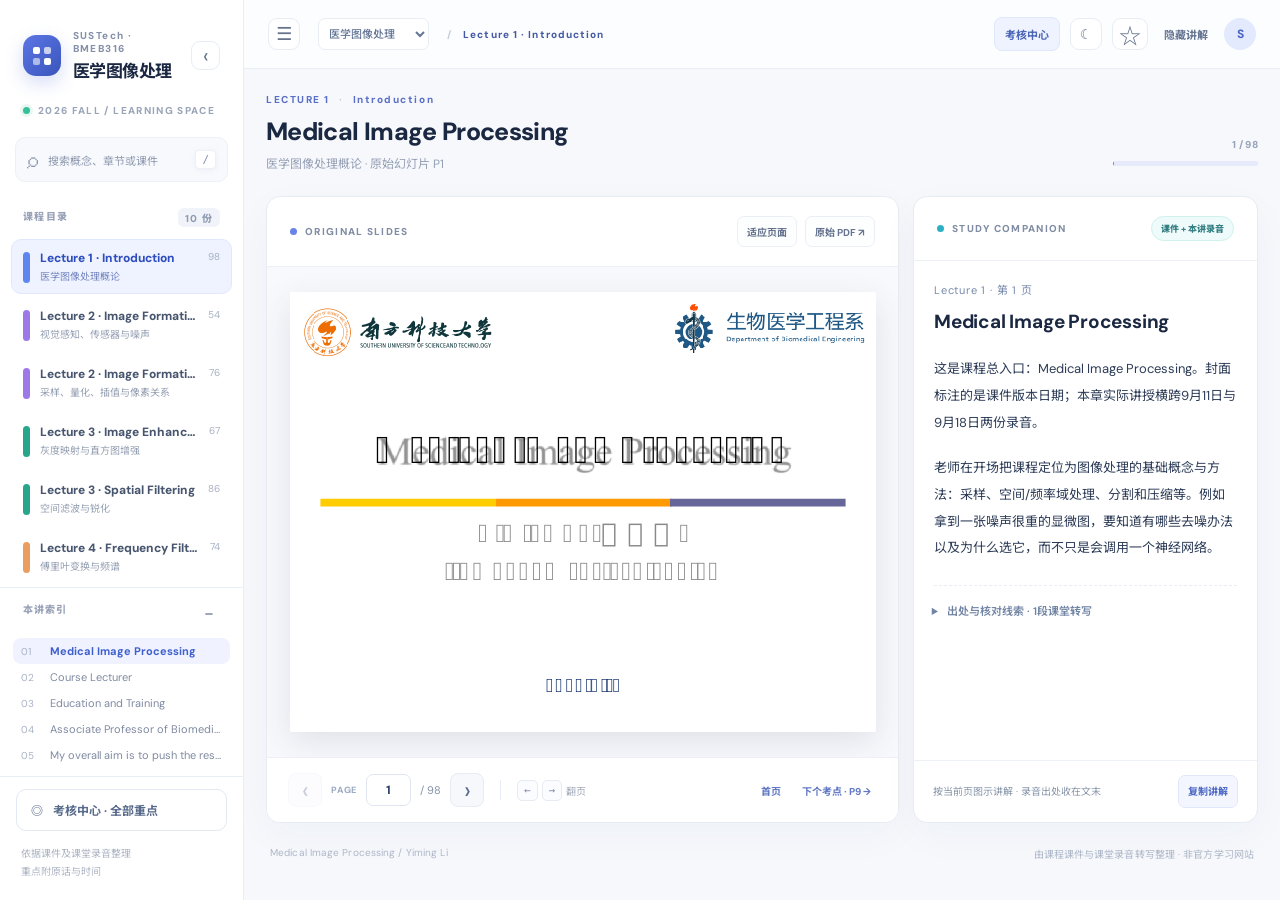
==== commit be18da8c: "Add November 23 AI301 pipelining lesson and simplify course explanations" ====
--- a/index.html
+++ b/index.html
@@ -18,11 +18,11 @@
       }
     } catch (_) {}
   </script>
-  <link rel="stylesheet" href="styles.css?v=20261120">
+  <link rel="stylesheet" href="styles.css?v=20261123">
   <link rel="stylesheet" href="https://fonts.googleapis.com/css2?family=DM+Sans:wght@400;500;600;700;800&amp;family=Noto+Sans+SC:wght@400;500;600;700;800&amp;display=swap" media="print" onload="this.media='all'">
   <script defer src="assets/vendor/pdf.min.js"></script>
-  <script defer src="focus-navigation.js?v=20261120"></script>
-  <script defer src="app.js?v=20261120"></script>
+  <script defer src="focus-navigation.js?v=20261123"></script>
+  <script defer src="app.js?v=20261123"></script>
 </head>
 <body>
   <div id="app">
@@ -43,7 +43,7 @@
       </div>
       <div class="library-bottom">
         <button id="exam-guide" class="outline-action">◎ <span>考核中心 · 全部重点</span></button>
-        <div class="bottom-foot">依据课件及已提供录音整理<br>重点标注 ≠ 押题保证</div>
+        <div class="bottom-foot">依据课件及课堂录音整理<br>重点附原话与时间</div>
       </div>
     </aside>
 
@@ -128,7 +128,7 @@
         <div id="exam-content" class="exam-content" tabindex="0" aria-label="考核条目与说明">
           <details class="exam-options">
             <summary>导航设置</summary>
-            <label class="focus-scope"><input id="focus-include-class" type="checkbox" checked>“下个考点”也包含老师强调、课堂提问及一般整理（非必考）</label>
+            <label class="focus-scope"><input id="focus-include-class" type="checkbox" checked>“下个考点”也包含老师强调、课堂提问及一般整理</label>
             <p id="focus-position" class="focus-position"></p>
           </details>
           <div id="exam-list" class="exam-list" aria-live="polite"></div>
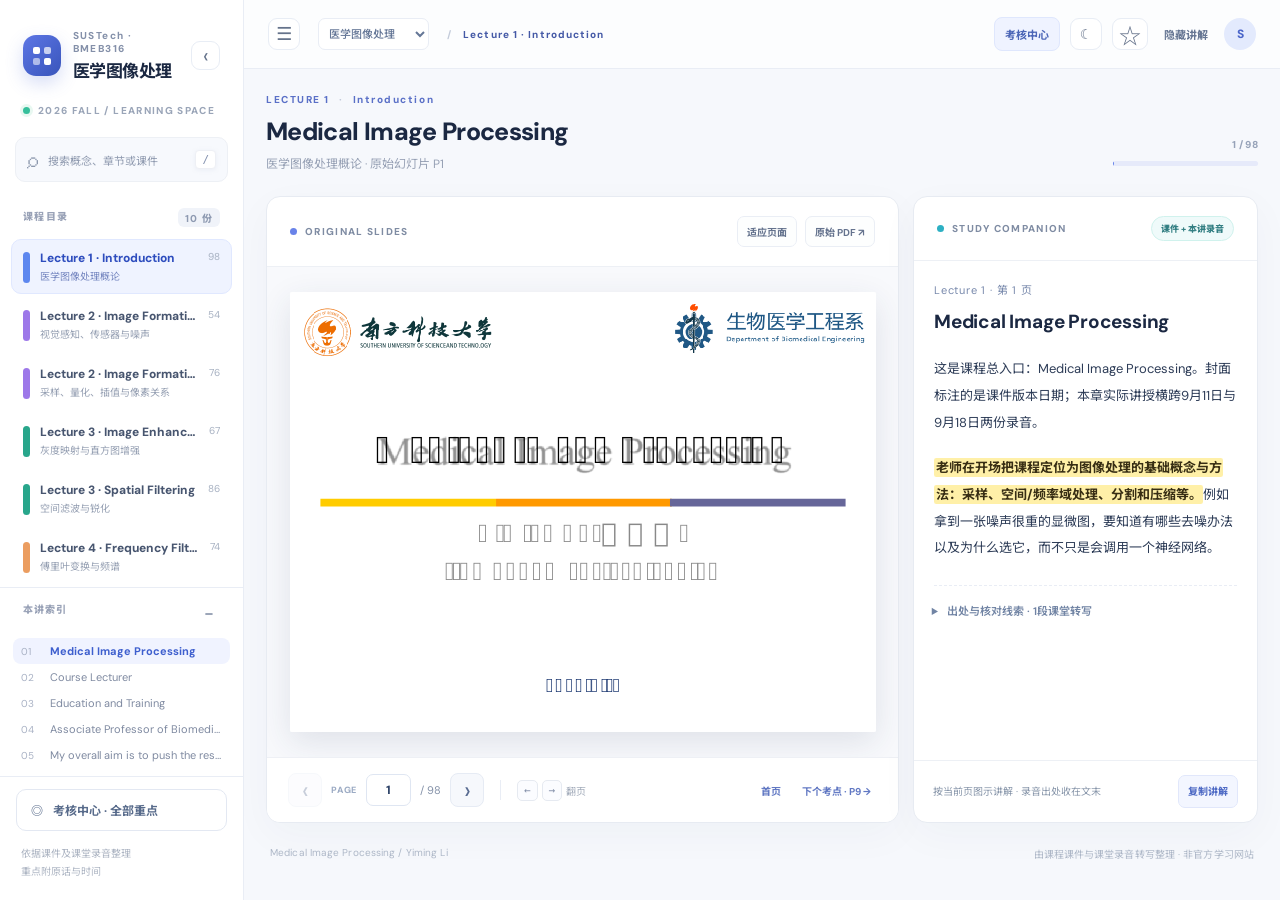
==== commit a48271c4: "Highlight one core sentence in every course explanation" ====
--- a/index.html
+++ b/index.html
@@ -18,11 +18,11 @@
       }
     } catch (_) {}
   </script>
-  <link rel="stylesheet" href="styles.css?v=20261123">
+  <link rel="stylesheet" href="styles.css?v=20261124-key-sentence">
   <link rel="stylesheet" href="https://fonts.googleapis.com/css2?family=DM+Sans:wght@400;500;600;700;800&amp;family=Noto+Sans+SC:wght@400;500;600;700;800&amp;display=swap" media="print" onload="this.media='all'">
   <script defer src="assets/vendor/pdf.min.js"></script>
   <script defer src="focus-navigation.js?v=20261123"></script>
-  <script defer src="app.js?v=20261123"></script>
+  <script defer src="app.js?v=20261124-key-sentence"></script>
 </head>
 <body>
   <div id="app">
--- a/styles.css
+++ b/styles.css
@@ -201,6 +201,7 @@
 .explanation-page{font-size:11px;letter-spacing:.8px;color:#7889ac;margin:0 0 10px}
 .page-explanation h2{font-size:19px;line-height:1.55;margin:0 0 20px;letter-spacing:-.2px;color:var(--ink)}
 .page-explanation>p{font-size:14px;line-height:2.05;font-weight:400;margin:0 0 19px;overflow-wrap:anywhere;color:#2d3c57}
+.page-explanation .key-sentence{background:#fff0a8;color:#382e14;font-weight:700;padding:.08em .12em;border-radius:.18em;-webkit-box-decoration-break:clone;box-decoration-break:clone}
 .inline-sources{margin-top:23px;padding-top:15px;border-top:1px dashed var(--line);font-size:11px;line-height:1.9;color:#73839d}
 .inline-sources>summary{cursor:pointer;list-style-position:outside;margin-left:13px;font-weight:600;color:#7184a4}
 .source-caption{font-size:10px;line-height:1.8;margin:12px 0;color:#919cac}
@@ -262,6 +263,7 @@
 .exam-hub .assessment-grid div{padding:10px}
 .exam-hub .assessment-grid b{font-size:19px}
 :root[data-theme="dark"] .page-explanation>p{color:#d5dbe6}
+:root[data-theme="dark"] .page-explanation .key-sentence{background:#4d3d0e;color:#fff0b5}
 :root[data-theme="dark"] .explanation-page{color:#91a0bb}
 :root[data-theme="dark"] .inline-sources{border-color:#303030;color:#8996a9}
 :root[data-theme="dark"] .inline-sources>summary{color:#9baecb}
